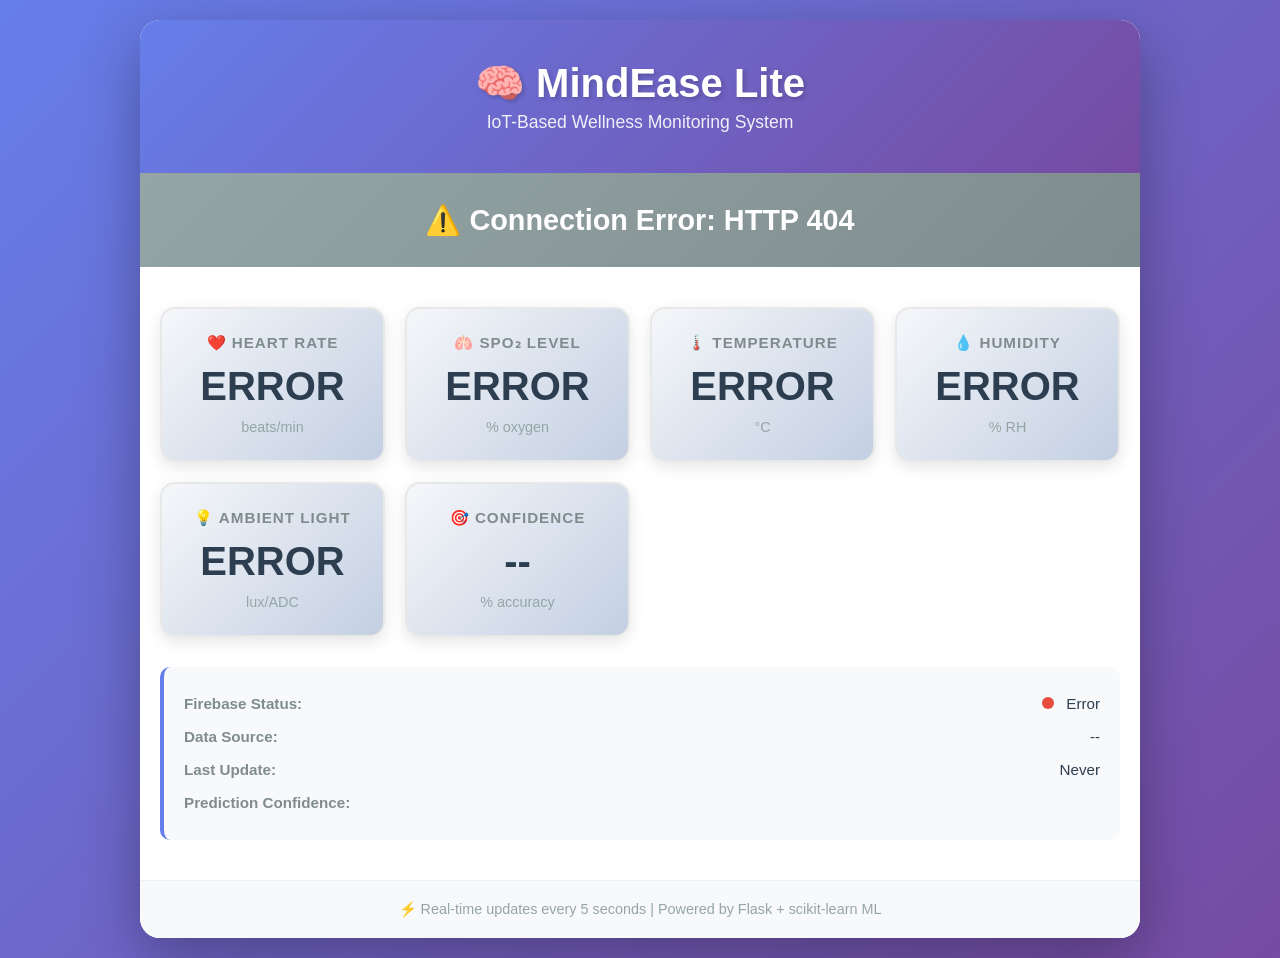
==== templates/index.html @ 5b866558 "Initial commit for MindEase Lite (PulseIQ)" ====
<!doctype html>
<html lang="en">
  <head>
    <meta charset="UTF-8" />
    <meta name="viewport" content="width=device-width, initial-scale=1.0" />
    <title>MindEase Lite - Wellness Monitoring System</title>
<link rel="stylesheet" href="{{ url_for('static', filename='css/style.css') }}">
    <style>
      * {
        margin: 0;
        padding: 0;
        box-sizing: border-box;
      }

      body {
        font-family: "Segoe UI", Tahoma, Geneva, Verdana, sans-serif;
        background: linear-gradient(135deg, #667eea 0%, #764ba2 100%);
        min-height: 100vh;
        padding: 20px;
        color: #333;
      }

      .container {
        max-width: 1000px;
        margin: 0 auto;
        background: #fff;
        border-radius: 20px;
        box-shadow: 0 20px 60px rgba(0, 0, 0, 0.3);
        overflow: hidden;
      }

      header {
        background: linear-gradient(135deg, #667eea 0%, #764ba2 100%);
        color: #fff;
        padding: 40px 20px;
        text-align: center;
      }

      header h1 {
        font-size: 2.5em;
        margin-bottom: 5px;
        text-shadow: 2px 2px 4px rgba(0, 0, 0, 0.2);
      }

      header p {
        font-size: 1.1em;
        opacity: 0.9;
      }

      .stress-banner {
        padding: 30px 20px;
        font-size: 1.8em;
        font-weight: bold;
        text-align: center;
        color: #fff;
        transition: all 0.5s cubic-bezier(0.4, 0, 0.2, 1);
        background: linear-gradient(135deg, #667eea 0%, #764ba2 100%);
      }

      .stress-banner.relaxed {
        background: linear-gradient(135deg, #2ecc71 0%, #27ae60 100%);
        box-shadow: inset 0 0 30px rgba(46, 204, 113, 0.3);
      }

      .stress-banner.mild {
        background: linear-gradient(135deg, #f39c12 0%, #e67e22 100%);
        box-shadow: inset 0 0 30px rgba(243, 156, 18, 0.3);
      }

      .stress-banner.high {
        background: linear-gradient(135deg, #e74c3c 0%, #c0392b 100%);
        box-shadow: inset 0 0 30px rgba(231, 76, 60, 0.3);
      }

      .stress-banner.unknown {
        background: linear-gradient(135deg, #95a5a6 0%, #7f8c8d 100%);
        animation: pulse 2s infinite;
      }

      @keyframes pulse {
        0%,
        100% {
          opacity: 1;
        }
        50% {
          opacity: 0.8;
        }
      }

      .banner-label {
        font-size: 0.7em;
        opacity: 0.9;
        display: block;
        margin-bottom: 5px;
      }

      .main-content {
        padding: 40px 20px;
      }

      .sensor-grid {
        display: grid;
        grid-template-columns: repeat(auto-fit, minmax(180px, 1fr));
        gap: 20px;
        margin-bottom: 30px;
      }

      .sensor-card {
        background: linear-gradient(135deg, #f5f7fa 0%, #c3cfe2 100%);
        padding: 25px;
        border-radius: 15px;
        text-align: center;
        border: 2px solid #e8e8e8;
        transition: all 0.3s ease;
        box-shadow: 0 5px 15px rgba(0, 0, 0, 0.1);
      }

      .sensor-card:hover {
        transform: translateY(-5px);
        box-shadow: 0 10px 25px rgba(0, 0, 0, 0.15);
        border-color: #667eea;
      }

      .sensor-card h3 {
        color: #7f8c8d;
        font-size: 0.95em;
        margin-bottom: 12px;
        text-transform: uppercase;
        letter-spacing: 1px;
        font-weight: 600;
      }

      .sensor-value {
        font-size: 2.5em;
        font-weight: bold;
        color: #2c3e50;
        margin: 10px 0;
      }

      .sensor-unit {
        font-size: 0.9em;
        color: #95a5a6;
        margin-top: 8px;
      }

      .info-section {
        background: #f8f9fa;
        padding: 20px;
        border-radius: 10px;
        margin-top: 20px;
        border-left: 4px solid #667eea;
      }

      .info-row {
        display: flex;
        justify-content: space-between;
        padding: 8px 0;
        font-size: 0.95em;
      }

      .info-label {
        color: #7f8c8d;
        font-weight: 600;
      }

      .info-value {
        color: #2c3e50;
        font-weight: 500;
      }

      .status-indicator {
        display: inline-block;
        width: 12px;
        height: 12px;
        border-radius: 50%;
        margin-right: 8px;
        animation: blink 2s infinite;
      }

      .status-indicator.connected {
        background-color: #2ecc71;
      }

      .status-indicator.disconnected {
        background-color: #e74c3c;
      }

      .status-indicator.loading {
        background-color: #f39c12;
        animation: pulse 1s infinite;
      }

      @keyframes blink {
        0%,
        100% {
          opacity: 1;
        }
        50% {
          opacity: 0.5;
        }
      }

      footer {
        background: #f8f9fa;
        padding: 20px;
        text-align: center;
        color: #95a5a6;
        font-size: 0.9em;
        border-top: 1px solid #ecf0f1;
      }

      .loading-spinner {
        display: inline-block;
        width: 20px;
        height: 20px;
        border: 3px solid #f3f3f3;
        border-top: 3px solid #667eea;
        border-radius: 50%;
        animation: spin 1s linear infinite;
        margin-right: 10px;
      }

      @keyframes spin {
        0% {
          transform: rotate(0deg);
        }
        100% {
          transform: rotate(360deg);
        }
      }

      .confidence-bar {
        background: #ecf0f1;
        height: 8px;
        border-radius: 4px;
        margin-top: 10px;
        overflow: hidden;
      }

      .confidence-fill {
        height: 100%;
        background: linear-gradient(90deg, #667eea, #764ba2);
        transition: width 0.3s ease;
      }

      @media (max-width: 768px) {
        header h1 {
          font-size: 1.8em;
        }

        .stress-banner {
          font-size: 1.3em;
        }

        .sensor-grid {
          grid-template-columns: repeat(2, 1fr);
        }
      }

      @media (max-width: 480px) {
        body {
          padding: 10px;
        }

        .main-content {
          padding: 20px 10px;
        }

        header h1 {
          font-size: 1.5em;
        }

        .stress-banner {
          font-size: 1.1em;
        }

        .sensor-grid {
          grid-template-columns: 1fr;
        }

        .sensor-value {
          font-size: 2em;
        }
      }
    </style>
  </head>
  <body>
    <div class="container">
      <header>
        <h1>🧠 MindEase Lite</h1>
        <p>IoT-Based Wellness Monitoring System</p>
      </header>

      <div id="stress-banner" class="stress-banner unknown">
        <span class="banner-label">Current Wellness Status</span>
        <span class="loading-spinner"></span>Loading...
      </div>

      <div class="main-content">
        <div class="sensor-grid">
          <div class="sensor-card">
            <h3>❤️ Heart Rate</h3>
            <div class="sensor-value" id="hr">--</div>
            <div class="sensor-unit">beats/min</div>
          </div>
          <div class="sensor-card">
            <h3>🫁 SpO₂ Level</h3>
            <div class="sensor-value" id="spo2">--</div>
            <div class="sensor-unit">% oxygen</div>
          </div>
          <div class="sensor-card">
            <h3>🌡️ Temperature</h3>
            <div class="sensor-value" id="temp">--</div>
            <div class="sensor-unit">°C</div>
          </div>
          <div class="sensor-card">
            <h3>💧 Humidity</h3>
            <div class="sensor-value" id="hum">--</div>
            <div class="sensor-unit">% RH</div>
          </div>
          <div class="sensor-card">
            <h3>💡 Ambient Light</h3>
            <div class="sensor-value" id="light">--</div>
            <div class="sensor-unit">lux/ADC</div>
          </div>
          <div class="sensor-card">
            <h3>🎯 Confidence</h3>
            <div class="sensor-value" id="confidence">--</div>
            <div class="sensor-unit">% accuracy</div>
          </div>
        </div>

        <div class="info-section">
          <div class="info-row">
            <span class="info-label">Firebase Status:</span>
            <span class="info-value">
              <span
                class="status-indicator disconnected"
                id="fb-indicator"
              ></span>
              <span id="fb-status">Connecting...</span>
            </span>
          </div>
          <div class="info-row">
            <span class="info-label">Data Source:</span>
            <span class="info-value" id="data-source">--</span>
          </div>
          <div class="info-row">
            <span class="info-label">Last Update:</span>
            <span class="info-value" id="last-update">Never</span>
          </div>
          <div class="info-row">
            <span class="info-label">Prediction Confidence:</span>
            <span id="confidence-bar-container">
              <div class="confidence-bar">
                <div
                  class="confidence-fill"
                  id="confidence-fill"
                  style="width: 0%"
                ></div>
              </div>
            </span>
          </div>
        </div>
      </div>

      <footer>
        ⚡ Real-time updates every 5 seconds | Powered by Flask + scikit-learn
        ML
      </footer>
    </div>

    <script>
      // ================================================================
      // Configuration
      // ================================================================
      const API_ENDPOINT = "/api/data";
      const REFRESH_INTERVAL = 5000; // 5 seconds

      // ================================================================
      // Stress Level Color Mapping
      // ================================================================
      const stressColorMap = {
        Relaxed: {
          class: "relaxed",
          emoji: "😊",
          color: "#2ecc71",
        },
        "Mild Stress": {
          class: "mild",
          emoji: "😐",
          color: "#f39c12",
        },
        "High Stress": {
          class: "high",
          emoji: "😰",
          color: "#e74c3c",
        },
        Unknown: {
          class: "unknown",
          emoji: "❓",
          color: "#95a5a6",
        },
      };

      // ================================================================
      // Data Fetching & Processing
      // ================================================================
      async function fetchData() {
        try {
          const response = await fetch(API_ENDPOINT);

          if (!response.ok) {
            throw new Error(`HTTP ${response.status}`);
          }

          const data = await response.json();

          // Update sensor displays
          updateSensorDisplay(data);

          // Update stress banner
          updateStressBanner(data);

          // Update info section
          updateInfoSection(data);

          // Update Firebase indicator
          updateFirebaseIndicator(data);
        } catch (error) {
          console.error("Error fetching data:", error);
          updateErrorState(error.message);
        }
      }

      function updateSensorDisplay(data) {
        // Update numeric values with safe fallbacks
        document.getElementById("hr").textContent = data.heart_rate || "--";
        document.getElementById("spo2").textContent = data.spo2 || "--";
        document.getElementById("temp").textContent =
          typeof data.temperature === "number"
            ? data.temperature.toFixed(1)
            : "--";
        document.getElementById("hum").textContent =
          typeof data.humidity === "number" ? data.humidity.toFixed(1) : "--";
        document.getElementById("light").textContent = data.light || "--";
        document.getElementById("confidence").textContent = data.confidence
          ? (data.confidence * 100).toFixed(0)
          : "--";

        // Update confidence bar
        const confidencePercent = (data.confidence || 0) * 100;
        document.getElementById("confidence-fill").style.width =
          confidencePercent + "%";
      }

      function updateStressBanner(data) {
        const banner = document.getElementById("stress-banner");
        const stressLevel = data.stress_level || "Unknown";
        const mapping =
          stressColorMap[stressLevel] || stressColorMap["Unknown"];

        // Remove all stress level classes
        banner.className = "stress-banner " + mapping.class;

        // Update text
        banner.innerHTML = `
            <span class="banner-label">Current Wellness Status</span>
            <div style="font-size: 2em; margin-bottom: 5px;">${mapping.emoji}</div>
            ${stressLevel}
        `;
      }

      function updateFirebaseIndicator(data) {
        const indicator = document.getElementById("fb-indicator");
        const statusText = document.getElementById("fb-status");

        const status = data.firebase_status || "unknown";

        if (status === "connected") {
          indicator.className = "status-indicator connected";
          statusText.textContent = "Connected";
        } else if (status === "empty") {
          indicator.className = "status-indicator loading";
          statusText.textContent = "Empty (Using Fallback)";
        } else {
          indicator.className = "status-indicator disconnected";
          statusText.textContent =
            status.charAt(0).toUpperCase() + status.slice(1);
        }
      }

      function updateInfoSection(data) {
        // Update last update time
        if (data.timestamp) {
          const date = new Date(data.timestamp);
          const timeStr = date.toLocaleTimeString();
          document.getElementById("last-update").textContent = timeStr;
        }

        // Update data source
        const source =
          data.data_source === "firebase"
            ? "Firebase (Live)"
            : "Fallback (Offline)";
        document.getElementById("data-source").textContent = source;
      }

      function updateErrorState(errorMsg) {
        document.getElementById("hr").textContent = "ERROR";
        document.getElementById("spo2").textContent = "ERROR";
        document.getElementById("temp").textContent = "ERROR";
        document.getElementById("hum").textContent = "ERROR";
        document.getElementById("light").textContent = "ERROR";

        const banner = document.getElementById("stress-banner");
        banner.className = "stress-banner unknown";
        banner.textContent = `⚠️ Connection Error: ${errorMsg}`;

        document.getElementById("fb-indicator").className =
          "status-indicator disconnected";
        document.getElementById("fb-status").textContent = "Error";
      }

      // ================================================================
      // Initialization
      // ================================================================

      // Fetch data immediately on page load
      console.log("[MindEase Lite] Dashboard initialized");
      fetchData();

      // Set up automatic refresh
      setInterval(fetchData, REFRESH_INTERVAL);

      // Optional: Log successful initialization
      console.log(
        `[MindEase Lite] Auto-refresh enabled (${REFRESH_INTERVAL}ms interval)`,
      );
    </script>
  </body>
</html>
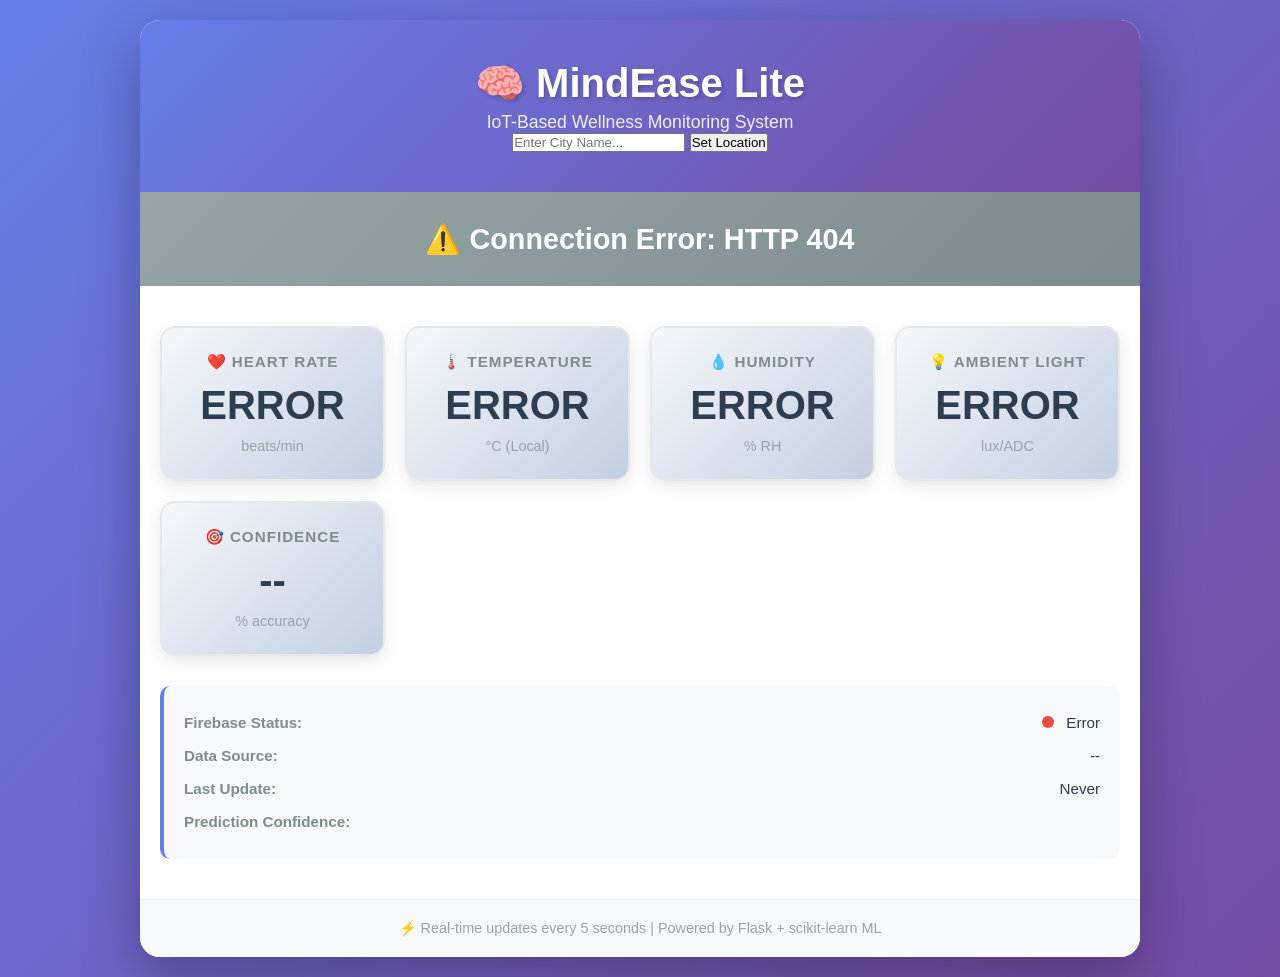
==== commit d2e44b3c: "Automated full push: Arduino sketch, backend, UI, docs, model assets" ====
--- a/templates/index.html
+++ b/templates/index.html
@@ -289,6 +289,22 @@
       <header>
         <h1>🧠 MindEase Lite</h1>
         <p>IoT-Based Wellness Monitoring System</p>
+        <div class="location-picker">
+          <input type="text" id="city-input" placeholder="Enter City Name..." list="city-list">
+          <datalist id="city-list">
+            <option value="New York">
+            <option value="London">
+            <option value="Tokyo">
+            <option value="Sydney">
+            <option value="Paris">
+            <option value="Mumbai">
+            <option value="Delhi">
+            <option value="Berlin">
+            <option value="Toronto">
+          </datalist>
+          <button onclick="setLocation()">Set Location</button>
+        </div>
+
       </header>
 
       <div id="stress-banner" class="stress-banner unknown">
@@ -304,14 +320,9 @@
             <div class="sensor-unit">beats/min</div>
           </div>
           <div class="sensor-card">
-            <h3>🫁 SpO₂ Level</h3>
-            <div class="sensor-value" id="spo2">--</div>
-            <div class="sensor-unit">% oxygen</div>
-          </div>
-          <div class="sensor-card">
             <h3>🌡️ Temperature</h3>
             <div class="sensor-value" id="temp">--</div>
-            <div class="sensor-unit">°C</div>
+            <div class="sensor-unit">°C (<span id="loc-display">Local</span>)</div>
           </div>
           <div class="sensor-card">
             <h3>💧 Humidity</h3>
@@ -436,11 +447,11 @@
       function updateSensorDisplay(data) {
         // Update numeric values with safe fallbacks
         document.getElementById("hr").textContent = data.heart_rate || "--";
-        document.getElementById("spo2").textContent = data.spo2 || "--";
         document.getElementById("temp").textContent =
           typeof data.temperature === "number"
             ? data.temperature.toFixed(1)
             : "--";
+        document.getElementById("loc-display").textContent = data.location || "Local";
         document.getElementById("hum").textContent =
           typeof data.humidity === "number" ? data.humidity.toFixed(1) : "--";
         document.getElementById("light").textContent = data.light || "--";
@@ -452,6 +463,33 @@
         const confidencePercent = (data.confidence || 0) * 100;
         document.getElementById("confidence-fill").style.width =
           confidencePercent + "%";
+      }
+
+      async function setLocation() {
+        const city = document.getElementById("city-input").value;
+        if (!city) return;
+        
+        document.getElementById("city-input").disabled = true;
+        
+        try {
+          const response = await fetch("/api/set_location", {
+            method: "POST",
+            headers: { "Content-Type": "application/json" },
+            body: JSON.stringify({ city })
+          });
+          
+          if (response.ok) {
+            // Trigger an immediate data fetch to get new weather
+            fetchData();
+          } else {
+            alert("City not found or API error!");
+          }
+        } catch (error) {
+          console.error("Error setting location:", error);
+        }
+        
+        document.getElementById("city-input").disabled = false;
+        document.getElementById("city-input").value = "";
       }
 
       function updateStressBanner(data) {
@@ -508,7 +546,6 @@
 
       function updateErrorState(errorMsg) {
         document.getElementById("hr").textContent = "ERROR";
-        document.getElementById("spo2").textContent = "ERROR";
         document.getElementById("temp").textContent = "ERROR";
         document.getElementById("hum").textContent = "ERROR";
         document.getElementById("light").textContent = "ERROR";
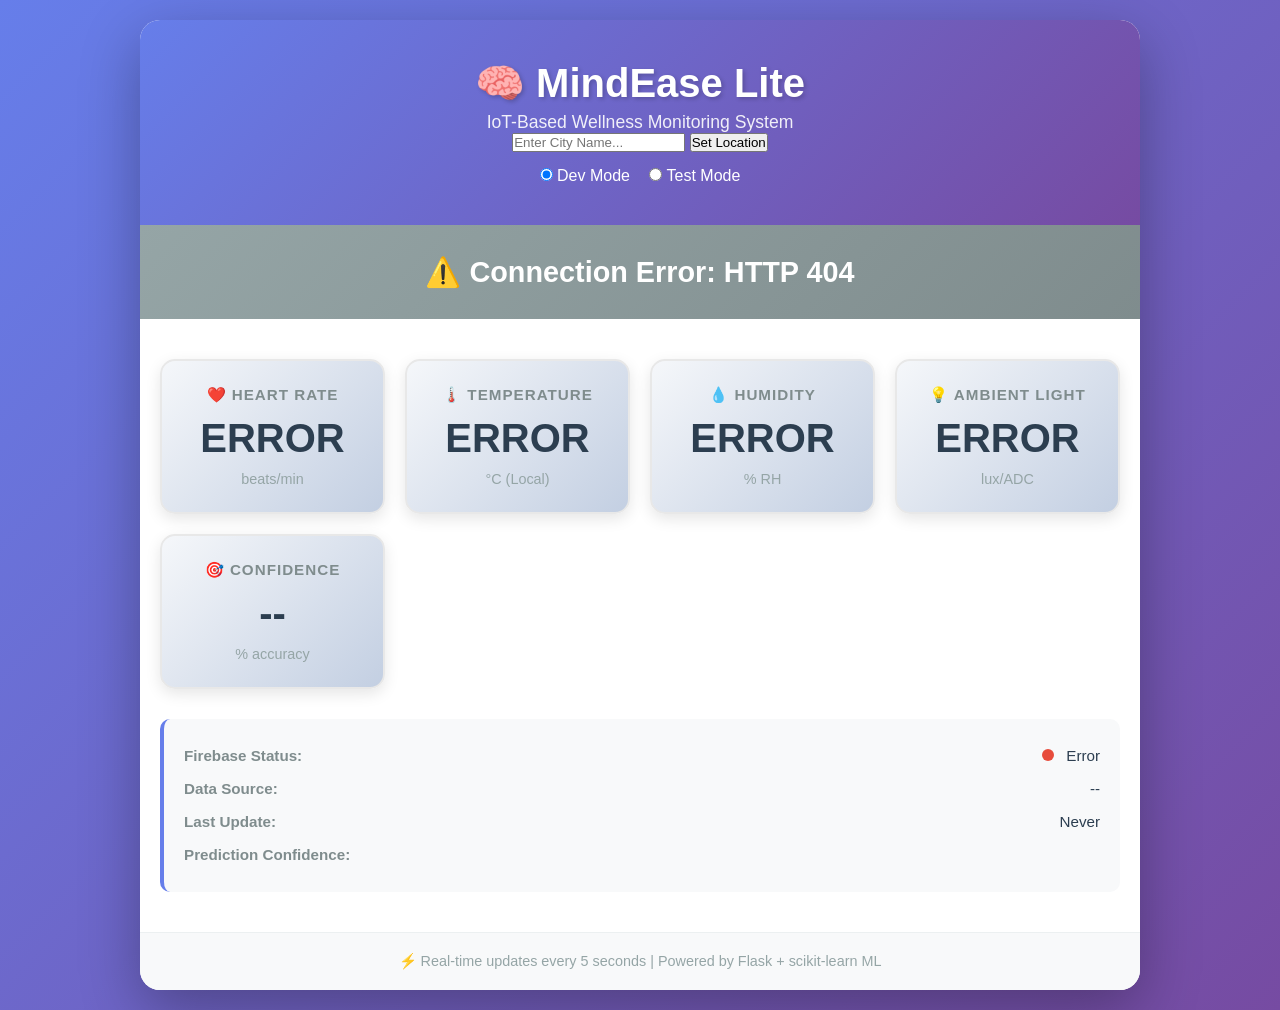
==== commit 6d41fa6d: "Fix syntax errors in dashboard and update firmware" ====
--- a/templates/index.html
+++ b/templates/index.html
@@ -304,7 +304,15 @@
           </datalist>
           <button onclick="setLocation()">Set Location</button>
         </div>
-
+        
+        <div class="mode-picker" style="margin-top: 15px; color: #fff;">
+          <label style="margin-right: 15px; cursor: pointer;">
+            <input type="radio" name="mode" value="dev" checked> Dev Mode
+          </label>
+          <label style="cursor: pointer;">
+            <input type="radio" name="mode" value="test"> Test Mode
+          </label>
+        </div>
       </header>
 
       <div id="stress-banner" class="stress-banner unknown">
@@ -417,35 +425,63 @@
       // ================================================================
       // Data Fetching & Processing
       // ================================================================
-      async function fetchData() {
-        try {
-          const response = await fetch(API_ENDPOINT);
-
-          if (!response.ok) {
-            throw new Error(`HTTP ${response.status}`);
-          }
-
-          const data = await response.json();
-
-          // Update sensor displays
-          updateSensorDisplay(data);
-
-          // Update stress banner
-          updateStressBanner(data);
-
-          // Update info section
-          updateInfoSection(data);
-
-          // Update Firebase indicator
-          updateFirebaseIndicator(data);
-        } catch (error) {
-          console.error("Error fetching data:", error);
-          updateErrorState(error.message);
-        }
-      }
+      // ---------------------------------------------------------------
+// Data Fetching & Processing (Mode-aware)
+// ---------------------------------------------------------------
+async function fetchData() {
+  try {
+    const mode = document.querySelector('input[name="mode"]:checked').value;
+    let data;
+    if (mode === "test") {
+      // Testing mode – generate synthetic data locally
+      data = generateSyntheticData();
+    } else {
+      // Dev mode – fetch live data from backend
+      const response = await fetch(API_ENDPOINT);
+      if (!response.ok) throw new Error(`HTTP ${response.status}`);
+      data = await response.json();
+    }
+    // Update UI with the obtained data
+    updateSensorDisplay(data);
+    updateStressBanner(data);
+    updateInfoSection(data);
+    updateFirebaseIndicator(data);
+  } catch (error) {
+    console.error("Error fetching data:", error);
+    updateErrorState(error.message);
+  }
+}
+
+// ---------------------------------------------------------------
+// Synthetic data generator for Testing Mode
+// ---------------------------------------------------------------
+function generateSyntheticData() {
+  const baseHR = 72;
+  const spike = Math.random() < 0.1 ? Math.floor(Math.random() * 21) + 10 : 0; // +10‑30 bpm
+  const dip   = Math.random() < 0.05 ? -Math.floor(Math.random() * 11) - 10 : 0; // -10‑20 bpm
+  const heartRate = Math.min(110, Math.max(55, baseHR + Math.floor(Math.random() * 11) - 5 + spike + dip));
+  const temperature = (20 + Math.random() * 10).toFixed(1);
+  const humidity    = (30 + Math.random() * 40).toFixed(1);
+  const light       = Math.floor(Math.random() * 1024);
+  const stressLevels = ["Relaxed", "Mild Stress", "High Stress"];
+  const stress_level = stressLevels[Math.floor(Math.random() * stressLevels.length)];
+  const confidence = (Math.random() * 0.9 + 0.1).toFixed(2);
+  const now = new Date().toISOString();
+  return {
+    heart_rate: heartRate,
+    temperature: parseFloat(temperature),
+    humidity:    parseFloat(humidity),
+    light:       light,
+    stress_level: stress_level,
+    confidence: parseFloat(confidence),
+    timestamp: now,
+    firebase_status: "empty",
+    data_source: "fallback",
+    location: "Synthetic"
+  };
+}
 
       function updateSensorDisplay(data) {
-        // Update numeric values with safe fallbacks
         document.getElementById("hr").textContent = data.heart_rate || "--";
         document.getElementById("temp").textContent =
           typeof data.temperature === "number"
